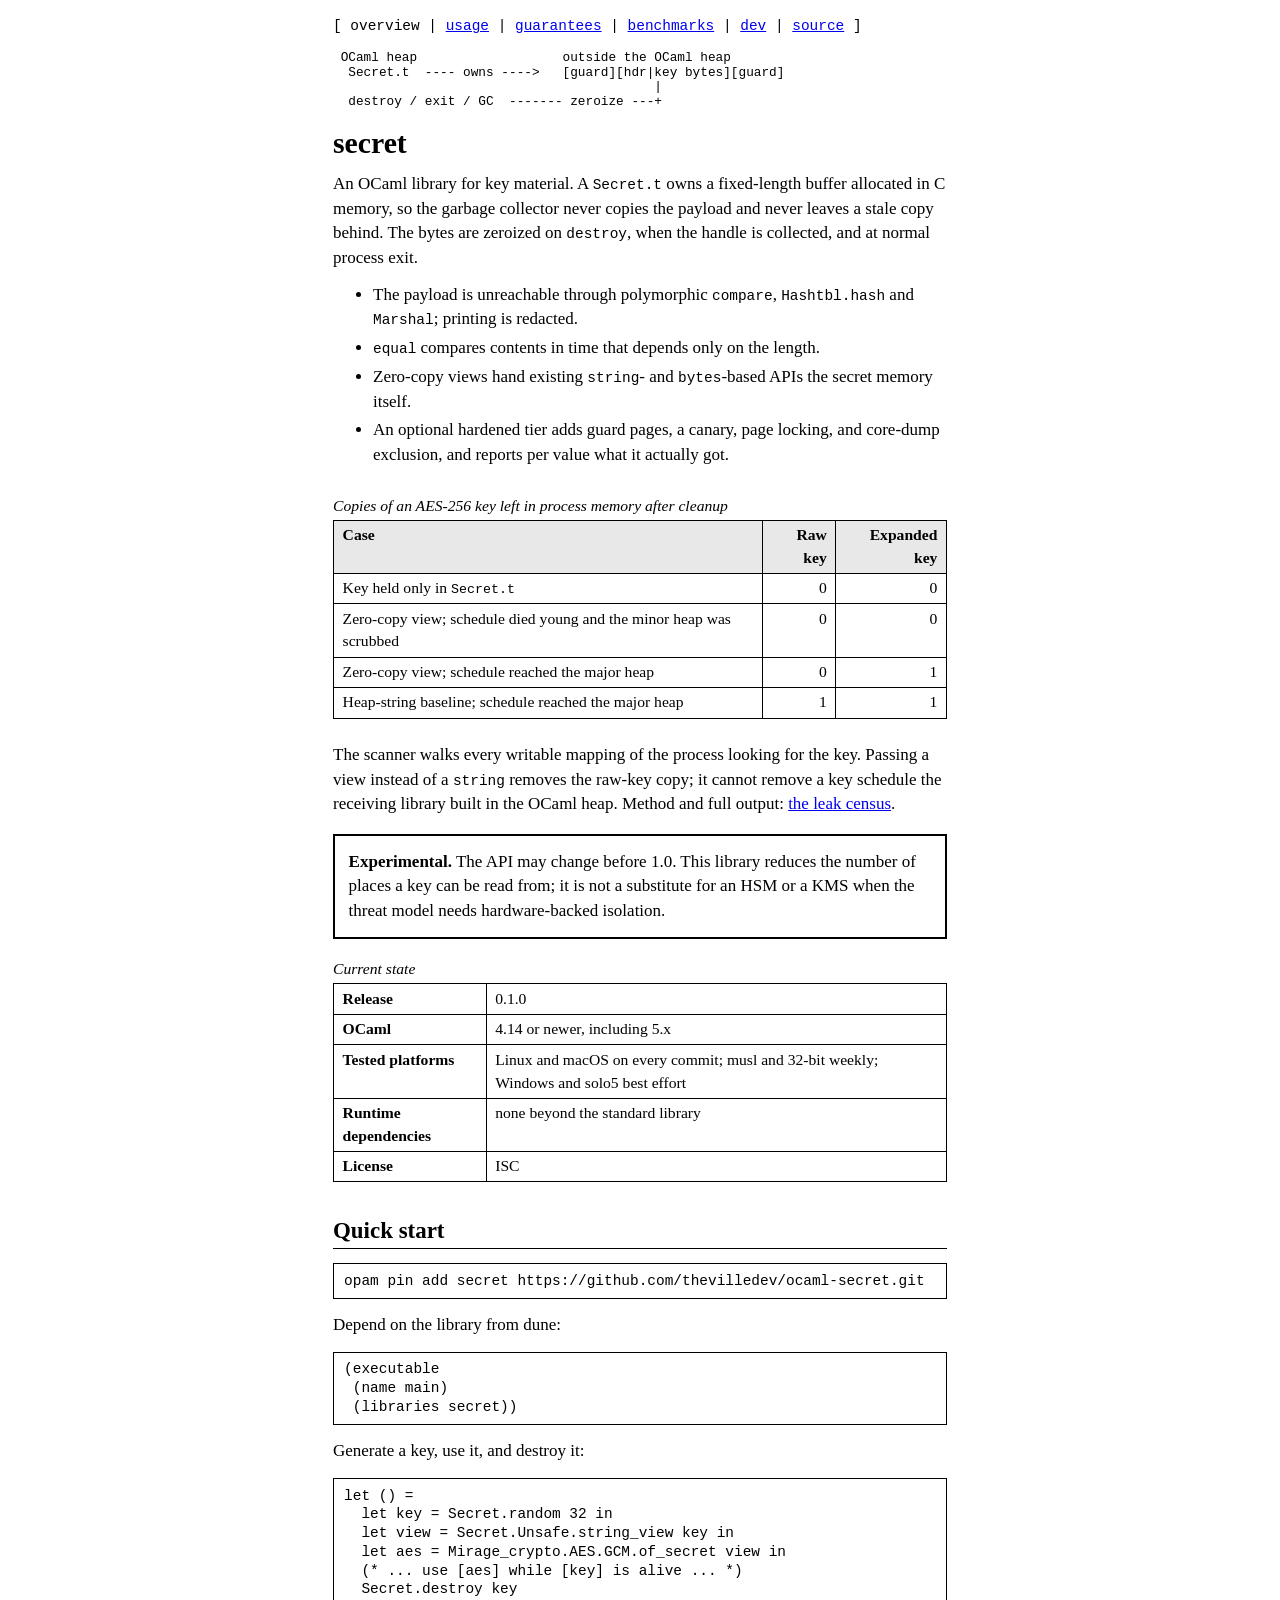
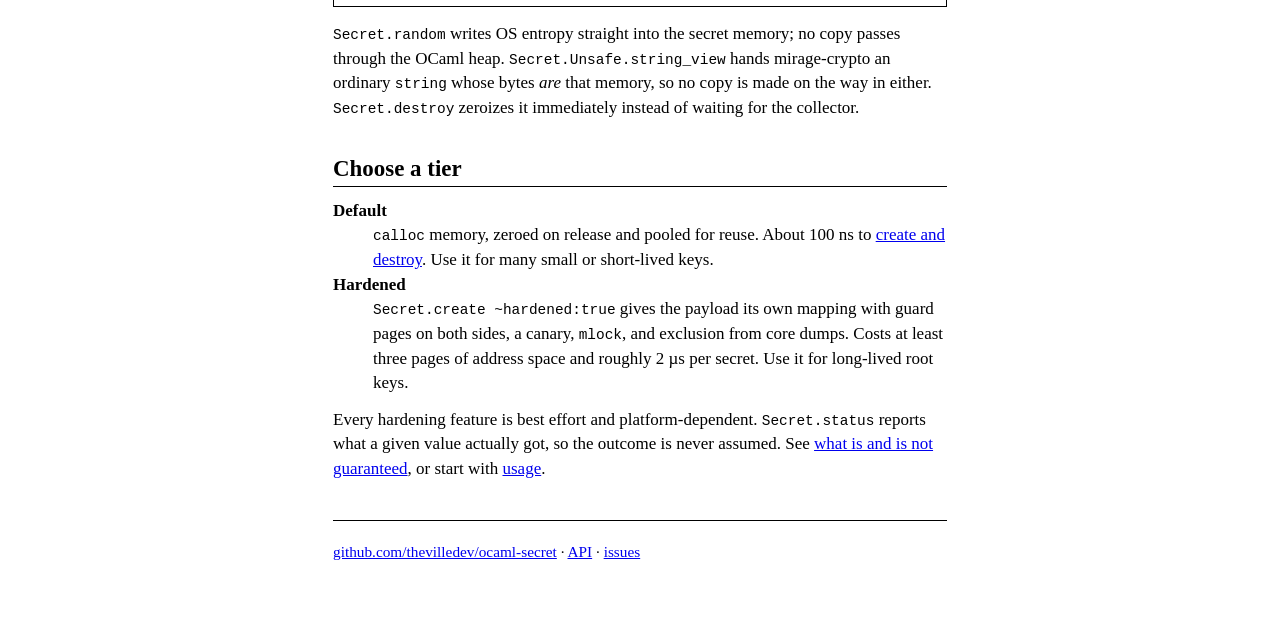
==== website/index.html @ d508fde1 "docs: add a static documentation website Five pages under website/, deployed to GitHub Pages from a " ====
<!doctype html>
<html lang="en">
  <head>
    <meta charset="utf-8">
    <meta name="viewport" content="width=device-width, initial-scale=1">
    <meta
      name="description"
      content="secret is an OCaml library that keeps key material outside the OCaml heap, with explicit zeroization, constant-time equality, and zero-copy views."
    >
    <meta name="theme-color" content="#ffffff">
    <meta property="og:type" content="website">
    <meta property="og:title" content="secret">
    <meta
      property="og:description"
      content="Key material outside the OCaml heap. Zeroized on destroy, on collection, and at exit."
    >
    <meta property="og:url" content="https://ville.dev/ocaml-secret/">
    <meta property="og:image" content="https://ville.dev/ocaml-secret/og.png">
    <meta property="og:image:width" content="1200">
    <meta property="og:image:height" content="630">
    <meta property="og:image:alt" content="secret — zeroized secret memory outside the OCaml heap">
    <meta name="twitter:card" content="summary_large_image">
    <meta name="twitter:title" content="secret">
    <meta name="twitter:description" content="Key material outside the OCaml heap. Zeroized on destroy, on collection, and at exit.">
    <meta name="twitter:image" content="https://ville.dev/ocaml-secret/og.png">
    <meta name="twitter:image:alt" content="secret — zeroized secret memory outside the OCaml heap">
    <link rel="canonical" href="https://ville.dev/ocaml-secret/">
    <link rel="stylesheet" href="styles.css">
    <title>secret: zeroized secret memory outside the OCaml heap</title>
  </head>
  <body>
    <a class="skip-link" href="#content">Skip to content</a>
    <nav class="top" aria-label="Primary navigation">
      [ overview |
      <a href="usage.html">usage</a> |
      <a href="guarantees.html">guarantees</a> |
      <a href="benchmarks.html">benchmarks</a> |
      <a href="development.html">dev</a> |
      <a href="https://github.com/thevilledev/ocaml-secret">source</a> ]
    </nav>

    <main id="content">
      <pre class="plain banner" aria-hidden="true">
 OCaml heap                   outside the OCaml heap
  Secret.t  ---- owns ----&gt;   [guard][hdr|key bytes][guard]
                                          |
  destroy / exit / GC  ------- zeroize ---+</pre>
      <h1>secret</h1>

      <p>
        An OCaml library for key material. A <code>Secret.t</code> owns a
        fixed-length buffer allocated in C memory, so the garbage collector
        never copies the payload and never leaves a stale copy behind. The
        bytes are zeroized on <code>destroy</code>, when the handle is
        collected, and at normal process exit.
      </p>

      <ul>
        <li>The payload is unreachable through polymorphic <code>compare</code>, <code>Hashtbl.hash</code> and <code>Marshal</code>; printing is redacted.</li>
        <li><code>equal</code> compares contents in time that depends only on the length.</li>
        <li>Zero-copy views hand existing <code>string</code>- and <code>bytes</code>-based APIs the secret memory itself.</li>
        <li>An optional hardened tier adds guard pages, a canary, page locking, and core-dump exclusion, and reports per value what it actually got.</li>
      </ul>

      <div class="table-scroll">
        <table>
          <caption>Copies of an AES-256 key left in process memory after cleanup</caption>
          <thead>
            <tr>
              <th scope="col">Case</th>
              <th scope="col" class="n">Raw key</th>
              <th scope="col" class="n">Expanded key</th>
            </tr>
          </thead>
          <tbody>
            <tr><td>Key held only in <code>Secret.t</code></td><td class="n">0</td><td class="n">0</td></tr>
            <tr><td>Zero-copy view; schedule died young and the minor heap was scrubbed</td><td class="n">0</td><td class="n">0</td></tr>
            <tr><td>Zero-copy view; schedule reached the major heap</td><td class="n">0</td><td class="n">1</td></tr>
            <tr><td>Heap-string baseline; schedule reached the major heap</td><td class="n">1</td><td class="n">1</td></tr>
          </tbody>
        </table>
      </div>

      <p>
        The scanner walks every writable mapping of the process looking for the
        key. Passing a view instead of a <code>string</code> removes the raw-key
        copy; it cannot remove a key schedule the receiving library built in the
        OCaml heap. Method and full output:
        <a href="benchmarks.html#census">the leak census</a>.
      </p>

      <div class="notice">
        <p>
          <strong>Experimental.</strong> The API may change before 1.0.
          This library reduces the number of places a key can be read from; it
          is not a substitute for an HSM or a KMS when the threat model needs
          hardware-backed isolation.
        </p>
      </div>

      <table>
        <caption>Current state</caption>
        <tbody>
          <tr><th scope="row">Release</th><td>0.1.0</td></tr>
          <tr><th scope="row">OCaml</th><td>4.14 or newer, including 5.x</td></tr>
          <tr><th scope="row">Tested platforms</th><td>Linux and macOS on every commit; musl and 32-bit weekly; Windows and solo5 best effort</td></tr>
          <tr><th scope="row">Runtime dependencies</th><td>none beyond the standard library</td></tr>
          <tr><th scope="row">License</th><td>ISC</td></tr>
        </tbody>
      </table>

      <h2 id="quick-start">Quick start</h2>

      <pre><code>opam pin add secret https://github.com/thevilledev/ocaml-secret.git</code></pre>

      <p>Depend on the library from dune:</p>

      <pre><code>(executable
 (name main)
 (libraries secret))</code></pre>

      <p>Generate a key, use it, and destroy it:</p>

      <pre><code>let () =
  let key = Secret.random 32 in
  let view = Secret.Unsafe.string_view key in
  let aes = Mirage_crypto.AES.GCM.of_secret view in
  (* ... use [aes] while [key] is alive ... *)
  Secret.destroy key</code></pre>

      <p>
        <code>Secret.random</code> writes OS entropy straight into the secret
        memory; no copy passes through the OCaml heap.
        <code>Secret.Unsafe.string_view</code> hands mirage-crypto an ordinary
        <code>string</code> whose bytes <em>are</em> that memory, so no copy is
        made on the way in either. <code>Secret.destroy</code> zeroizes it
        immediately instead of waiting for the collector.
      </p>

      <h2 id="tiers">Choose a tier</h2>

      <dl>
        <dt><strong>Default</strong></dt>
        <dd>
          <code>calloc</code> memory, zeroed on release and pooled for reuse.
          About 100&nbsp;ns to
          <a href="benchmarks.html#allocation">create and destroy</a>. Use it for
          many small or short-lived keys.
        </dd>
        <dt><strong>Hardened</strong></dt>
        <dd>
          <code>Secret.create ~hardened:true</code> gives the payload its own
          mapping with guard pages on both sides, a canary, <code>mlock</code>,
          and exclusion from core dumps. Costs at least three pages of address
          space and roughly 2&nbsp;&micro;s per secret. Use it for long-lived
          root keys.
        </dd>
      </dl>

      <p>
        Every hardening feature is best effort and platform-dependent.
        <code>Secret.status</code> reports what a given value actually got, so
        the outcome is never assumed. See
        <a href="guarantees.html">what is and is not guaranteed</a>, or start
        with <a href="usage.html">usage</a>.
      </p>
    </main>

    <footer>
      <p>
        <a href="https://github.com/thevilledev/ocaml-secret">github.com/thevilledev/ocaml-secret</a>
        &middot; <a href="https://github.com/thevilledev/ocaml-secret/blob/main/src/secret.mli">API</a>
        &middot; <a href="https://github.com/thevilledev/ocaml-secret/issues">issues</a>
      </p>
    </footer>
  </body>
</html>
---- website/styles.css ----
/* secret — plain black-on-white documentation. */

* {
  box-sizing: border-box;
}

html {
  background: #fff;
  color: #000;
}

body {
  margin: 0 auto;
  padding: 0.75rem 1rem 3rem;
  max-width: 76ch;
  font-family: "Times New Roman", Times, serif;
  font-size: 1.0625rem;
  line-height: 1.45;
}

h1,
h2,
h3 {
  line-height: 1.2;
  margin: 1.5em 0 0.4em;
}

h1 {
  margin-top: 0.5em;
  font-size: 1.75em;
}

h2 {
  font-size: 1.35em;
  border-bottom: 1px solid #000;
  padding-bottom: 0.15em;
}

h3 {
  font-size: 1.1em;
}

p,
ul,
ol,
dl {
  margin: 0.7em 0;
}

li {
  margin: 0.25em 0;
}

a {
  color: #00e;
}

a:visited {
  color: #551a8b;
}

hr {
  border: 0;
  border-top: 1px solid #000;
  margin: 1.6em 0;
}

code,
pre,
samp,
kbd {
  font-family: ui-monospace, "SF Mono", Menlo, Consolas, "Liberation Mono", monospace;
  font-size: 0.85em;
}

pre {
  padding: 0.5em 0.7em;
  border: 1px solid #000;
  overflow-x: auto;
  line-height: 1.3;
}

pre code {
  font-size: 1em;
}

pre.plain {
  border: 0;
  padding: 0;
}

.banner {
  font-size: 0.75em;
  line-height: 1.15;
  margin: 0.6em 0 0;
}

@media (max-width: 480px) {
  .banner {
    font-size: 0.56em;
  }
}

nav.top {
  font-family: ui-monospace, "SF Mono", Menlo, Consolas, "Liberation Mono", monospace;
  font-size: 0.85em;
  margin: 0.25em 0 1em;
  overflow-x: auto;
  white-space: nowrap;
}

table {
  border-collapse: collapse;
  margin: 0.8em 0;
  font-size: 0.92em;
}

caption {
  caption-side: top;
  text-align: left;
  font-style: italic;
  padding: 0.15em 0;
}

th,
td {
  border: 1px solid #000;
  padding: 0.22em 0.55em;
  text-align: left;
  vertical-align: top;
}

thead th {
  background: #e8e8e8;
}

td.n,
th.n {
  text-align: right;
  font-variant-numeric: tabular-nums;
}

.table-scroll {
  overflow-x: auto;
}

.notice {
  border: 2px solid #000;
  padding: 0.5em 0.8em;
  margin: 1em 0;
}

.notice p {
  margin: 0.3em 0;
}

.fine {
  font-size: 0.85em;
}

footer {
  margin-top: 2.5em;
  border-top: 1px solid #000;
  padding-top: 0.6em;
  font-size: 0.9em;
}

.skip-link {
  position: absolute;
  left: -999px;
}

.skip-link:focus {
  position: static;
}
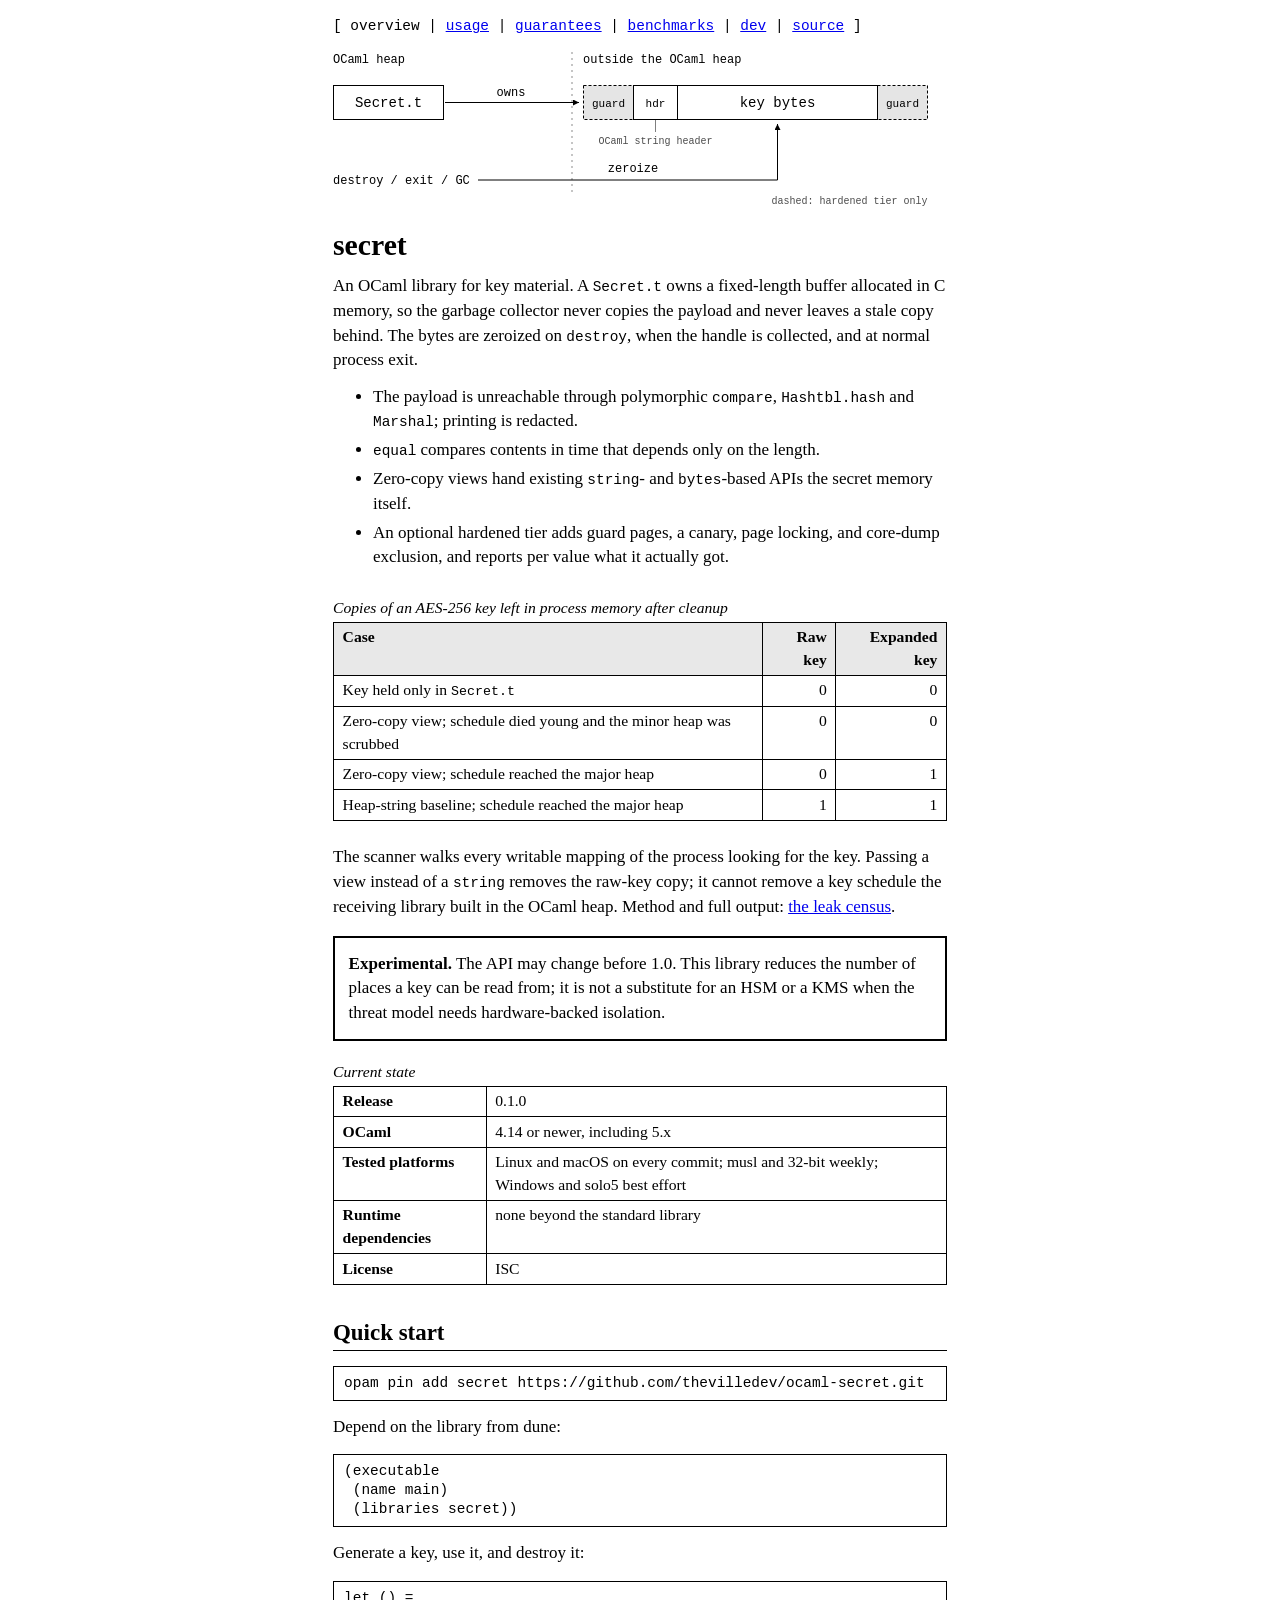
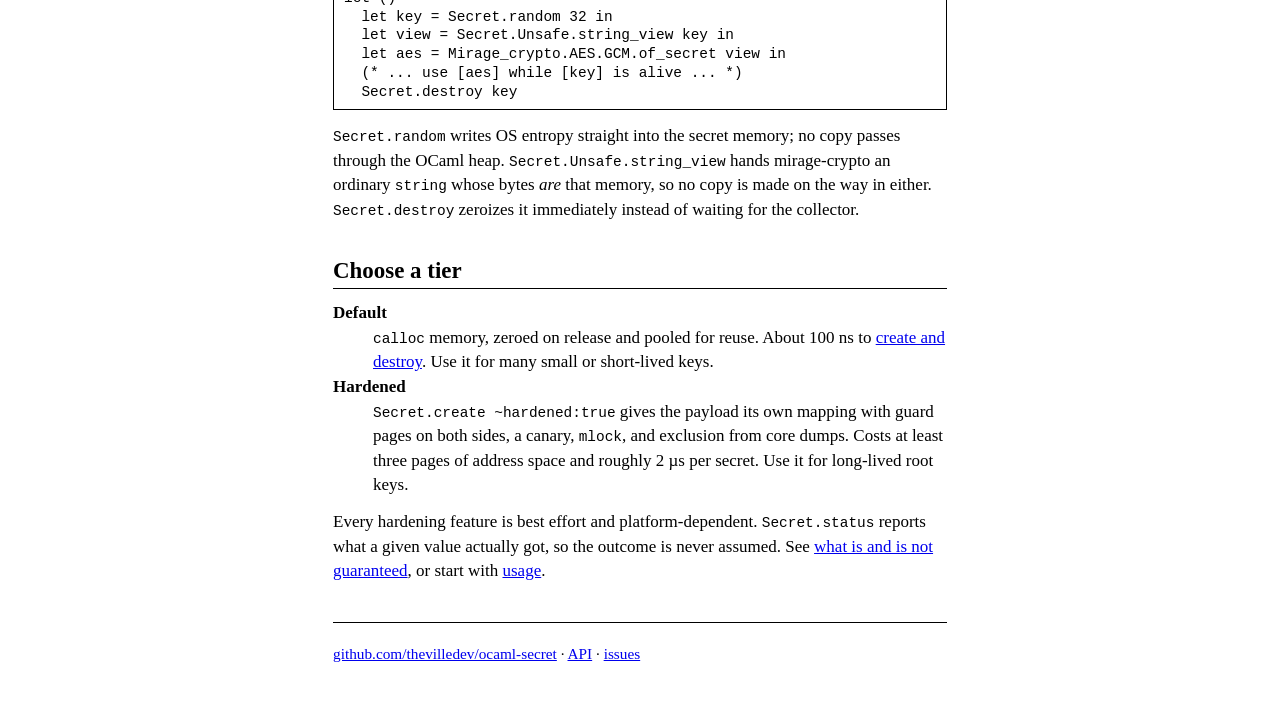
==== commit 14431255: "fix: website header Signed-off-by: Ville Vesilehto <ville@vesilehto.fi>" ====
--- a/website/index.html
+++ b/website/index.html
@@ -40,11 +40,44 @@
     </nav>
 
     <main id="content">
-      <pre class="plain banner" aria-hidden="true">
- OCaml heap                   outside the OCaml heap
-  Secret.t  ---- owns ----&gt;   [guard][hdr|key bytes][guard]
-                                          |
-  destroy / exit / GC  ------- zeroize ---+</pre>
+      <svg class="banner" role="img" viewBox="0 0 610 160" xmlns="http://www.w3.org/2000/svg">
+        <title>A Secret.t handle inside the OCaml heap owns a payload outside it: guard pages around an OCaml string header and the key bytes. Destroy, exit and collection all zeroize the key bytes.</title>
+        <defs>
+          <marker id="secret-arrow" viewBox="0 0 10 10" refX="10" refY="5" markerWidth="6" markerHeight="6" orient="auto">
+            <path d="M 0 0 L 10 5 L 0 10 z" fill="currentColor"/>
+          </marker>
+        </defs>
+        <g font-family="ui-monospace, 'SF Mono', Menlo, Consolas, 'Liberation Mono', monospace" fill="currentColor">
+          <text x="0" y="11" font-size="12">OCaml heap</text>
+          <text x="250" y="11" font-size="12">outside the OCaml heap</text>
+          <line x1="239" y1="0" x2="239" y2="140" stroke="currentColor" stroke-dasharray="2 4" opacity="0.45"/>
+
+          <rect x="0.5" y="33.5" width="110" height="34" fill="none" stroke="currentColor"/>
+          <text x="55.5" y="55" font-size="14" text-anchor="middle">Secret.t</text>
+
+          <text x="178" y="44" font-size="12" text-anchor="middle">owns</text>
+          <line x1="112" y1="50.5" x2="246" y2="50.5" stroke="currentColor" marker-end="url(#secret-arrow)"/>
+
+          <rect x="250.5" y="33.5" width="50" height="34" fill="currentColor" fill-opacity="0.1" stroke="currentColor" stroke-dasharray="3 2"/>
+          <rect x="300.5" y="33.5" width="44" height="34" fill="none" stroke="currentColor"/>
+          <rect x="344.5" y="33.5" width="200" height="34" fill="none" stroke="currentColor"/>
+          <rect x="544.5" y="33.5" width="50" height="34" fill="currentColor" fill-opacity="0.1" stroke="currentColor" stroke-dasharray="3 2"/>
+
+          <text x="275.5" y="55" font-size="11" text-anchor="middle">guard</text>
+          <text x="322.5" y="55" font-size="11" text-anchor="middle">hdr</text>
+          <text x="444.5" y="55" font-size="14" text-anchor="middle">key bytes</text>
+          <text x="569.5" y="55" font-size="11" text-anchor="middle">guard</text>
+
+          <path d="M 322.5 68 L 322.5 80" fill="none" stroke="currentColor" opacity="0.5"/>
+          <text x="322.5" y="92" font-size="10" text-anchor="middle" opacity="0.7">OCaml string header</text>
+
+          <text x="0" y="132" font-size="12">destroy / exit / GC</text>
+          <text x="300" y="120" font-size="12" text-anchor="middle">zeroize</text>
+          <path d="M 145 128 L 444.5 128 L 444.5 72" fill="none" stroke="currentColor" marker-end="url(#secret-arrow)"/>
+
+          <text x="594.5" y="152" font-size="10" text-anchor="end" opacity="0.7">dashed: hardened tier only</text>
+        </g>
+      </svg>
       <h1>secret</h1>
 
       <p>
--- a/website/styles.css
+++ b/website/styles.css
@@ -84,21 +84,13 @@
   font-size: 1em;
 }
 
-pre.plain {
-  border: 0;
-  padding: 0;
-}
-
 .banner {
-  font-size: 0.75em;
-  line-height: 1.15;
-  margin: 0.6em 0 0;
-}
-
-@media (max-width: 480px) {
-  .banner {
-    font-size: 0.56em;
-  }
+  display: block;
+  width: 100%;
+  max-width: 610px;
+  height: auto;
+  margin: 0.9em 0 0.2em;
+  color: #000;
 }
 
 nav.top {
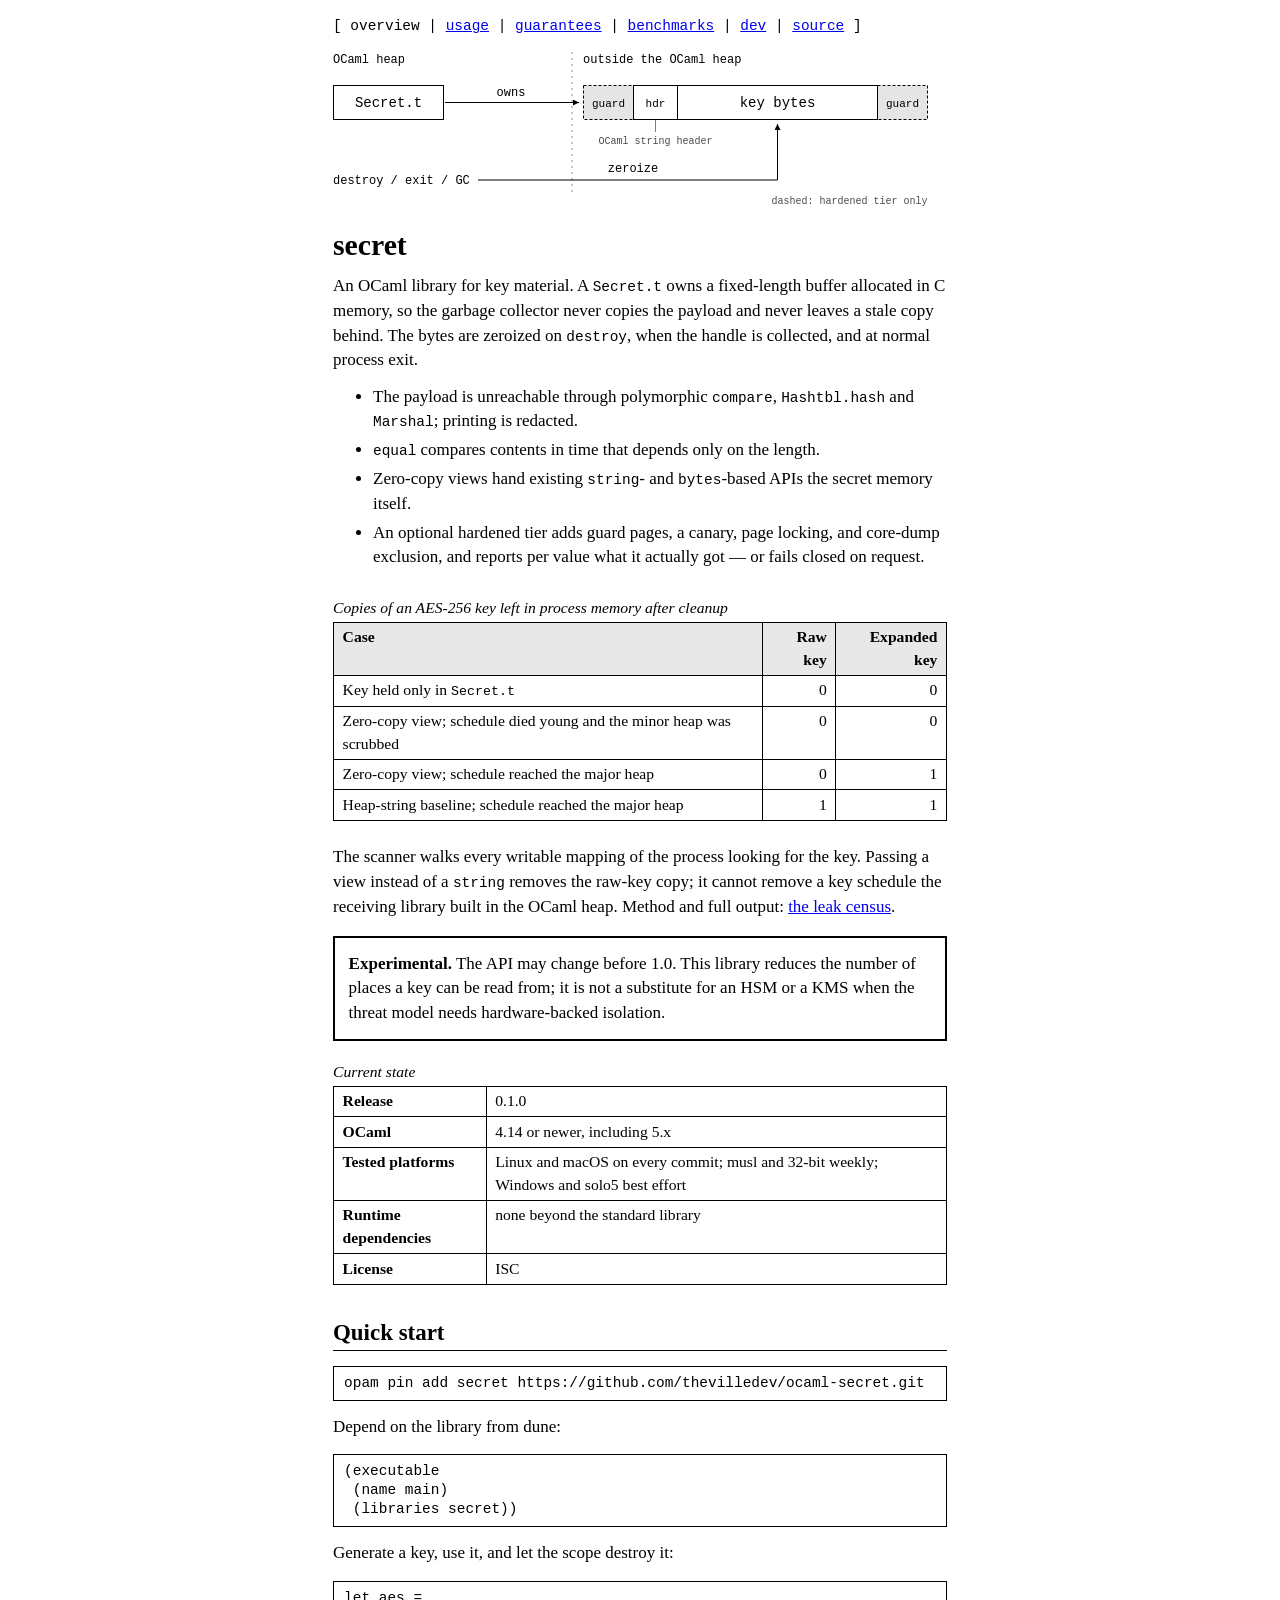
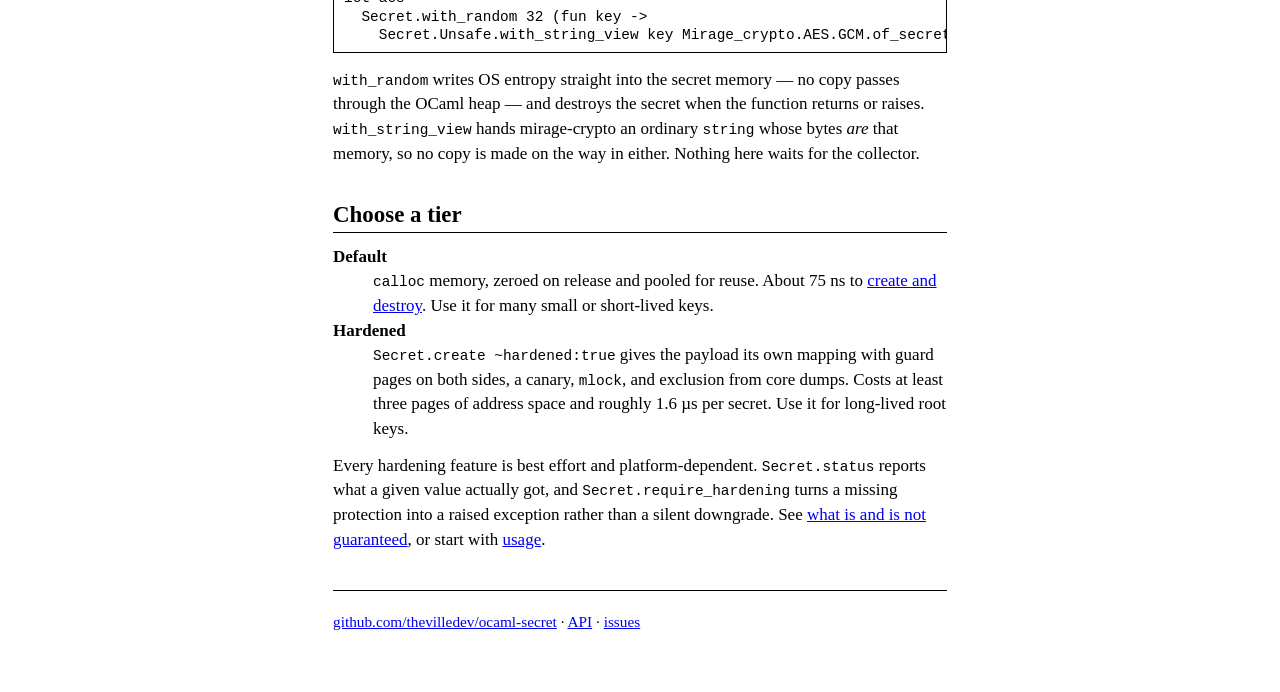
==== commit 1c7168ae: "docs: bring the website up to date with the current API The site was written against the API as it s" ====
--- a/website/index.html
+++ b/website/index.html
@@ -92,7 +92,7 @@
         <li>The payload is unreachable through polymorphic <code>compare</code>, <code>Hashtbl.hash</code> and <code>Marshal</code>; printing is redacted.</li>
         <li><code>equal</code> compares contents in time that depends only on the length.</li>
         <li>Zero-copy views hand existing <code>string</code>- and <code>bytes</code>-based APIs the secret memory itself.</li>
-        <li>An optional hardened tier adds guard pages, a canary, page locking, and core-dump exclusion, and reports per value what it actually got.</li>
+        <li>An optional hardened tier adds guard pages, a canary, page locking, and core-dump exclusion, and reports per value what it actually got &mdash; or fails closed on request.</li>
       </ul>
 
       <div class="table-scroll">
@@ -152,22 +152,19 @@
  (name main)
  (libraries secret))</code></pre>
 
-      <p>Generate a key, use it, and destroy it:</p>
-
-      <pre><code>let () =
-  let key = Secret.random 32 in
-  let view = Secret.Unsafe.string_view key in
-  let aes = Mirage_crypto.AES.GCM.of_secret view in
-  (* ... use [aes] while [key] is alive ... *)
-  Secret.destroy key</code></pre>
-
-      <p>
-        <code>Secret.random</code> writes OS entropy straight into the secret
-        memory; no copy passes through the OCaml heap.
-        <code>Secret.Unsafe.string_view</code> hands mirage-crypto an ordinary
+      <p>Generate a key, use it, and let the scope destroy it:</p>
+
+      <pre><code>let aes =
+  Secret.with_random 32 (fun key -&gt;
+    Secret.Unsafe.with_string_view key Mirage_crypto.AES.GCM.of_secret)</code></pre>
+
+      <p>
+        <code>with_random</code> writes OS entropy straight into the secret
+        memory &mdash; no copy passes through the OCaml heap &mdash; and
+        destroys the secret when the function returns or raises.
+        <code>with_string_view</code> hands mirage-crypto an ordinary
         <code>string</code> whose bytes <em>are</em> that memory, so no copy is
-        made on the way in either. <code>Secret.destroy</code> zeroizes it
-        immediately instead of waiting for the collector.
+        made on the way in either. Nothing here waits for the collector.
       </p>
 
       <h2 id="tiers">Choose a tier</h2>
@@ -176,7 +173,7 @@
         <dt><strong>Default</strong></dt>
         <dd>
           <code>calloc</code> memory, zeroed on release and pooled for reuse.
-          About 100&nbsp;ns to
+          About 75&nbsp;ns to
           <a href="benchmarks.html#allocation">create and destroy</a>. Use it for
           many small or short-lived keys.
         </dd>
@@ -185,15 +182,16 @@
           <code>Secret.create ~hardened:true</code> gives the payload its own
           mapping with guard pages on both sides, a canary, <code>mlock</code>,
           and exclusion from core dumps. Costs at least three pages of address
-          space and roughly 2&nbsp;&micro;s per secret. Use it for long-lived
-          root keys.
+          space and roughly 1.6&nbsp;&micro;s per secret. Use it for
+          long-lived root keys.
         </dd>
       </dl>
 
       <p>
         Every hardening feature is best effort and platform-dependent.
-        <code>Secret.status</code> reports what a given value actually got, so
-        the outcome is never assumed. See
+        <code>Secret.status</code> reports what a given value actually got, and
+        <code>Secret.require_hardening</code> turns a missing protection into a
+        raised exception rather than a silent downgrade. See
         <a href="guarantees.html">what is and is not guaranteed</a>, or start
         with <a href="usage.html">usage</a>.
       </p>
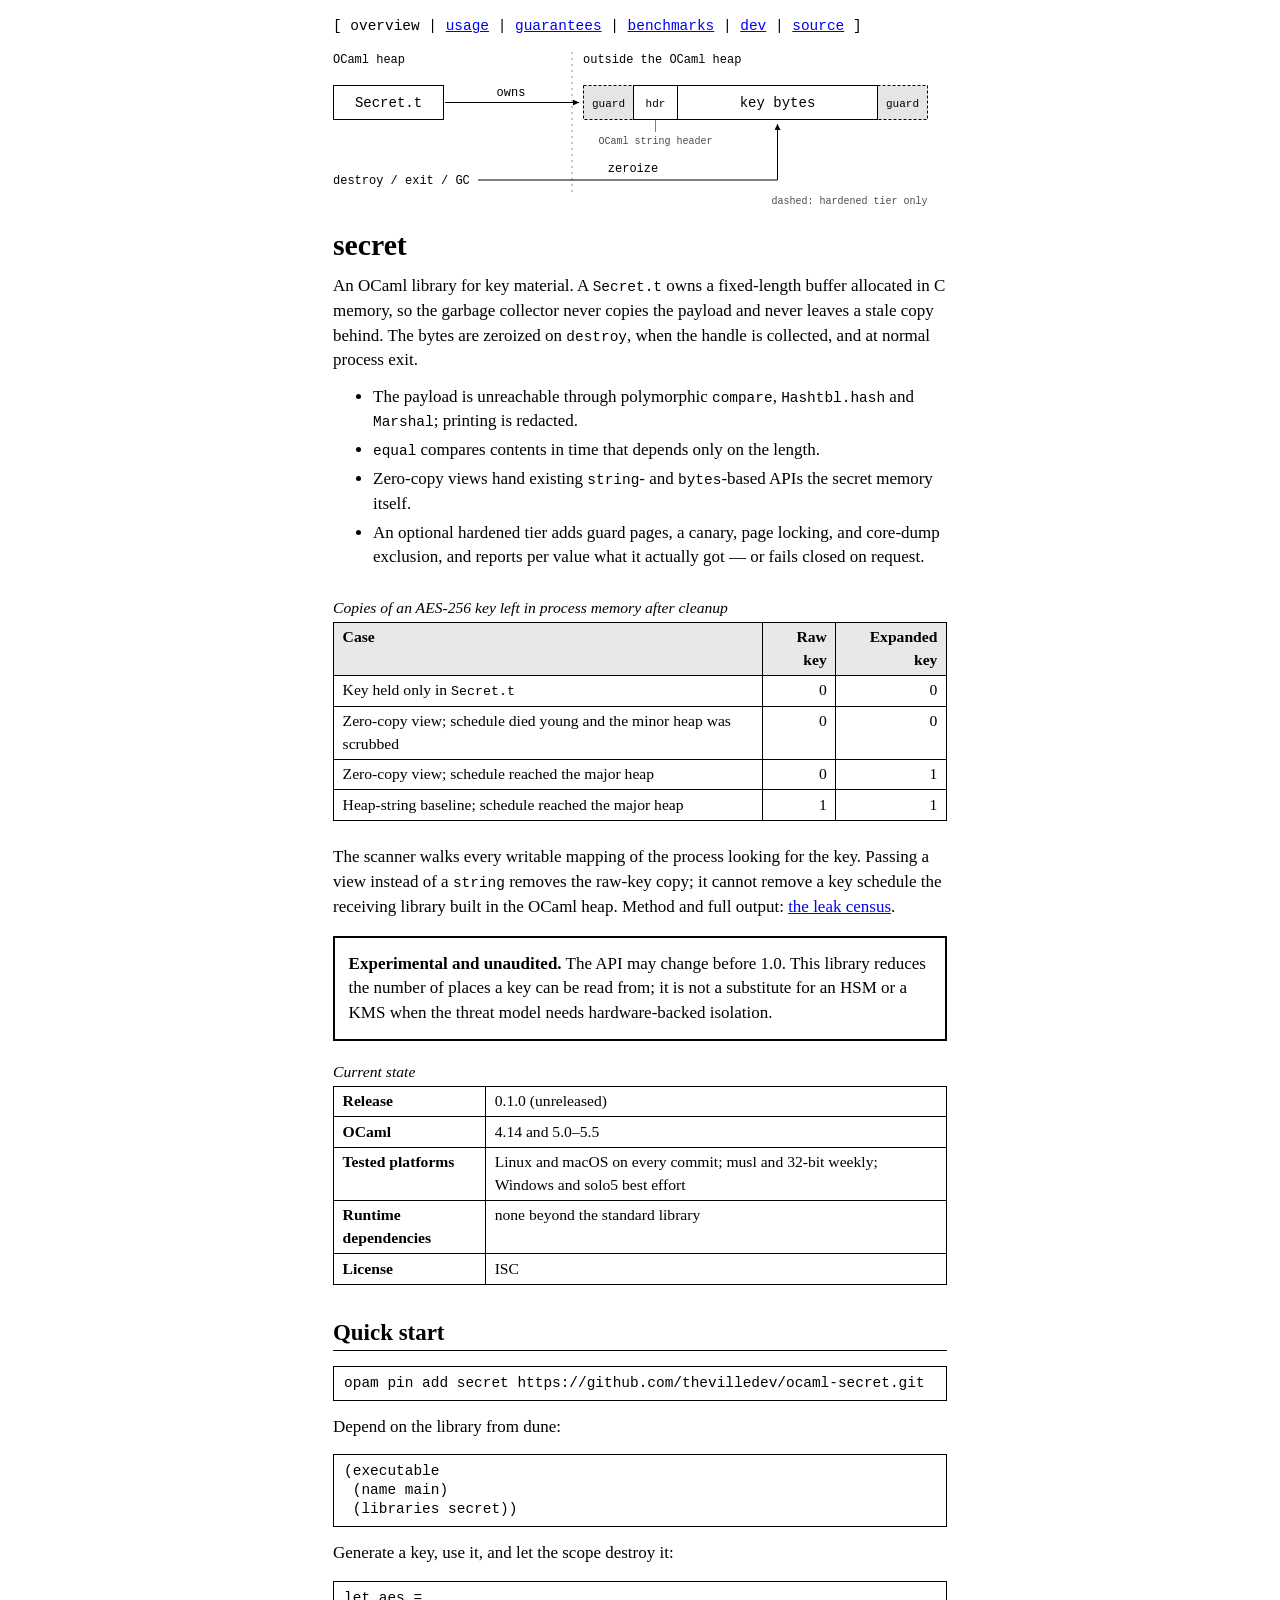
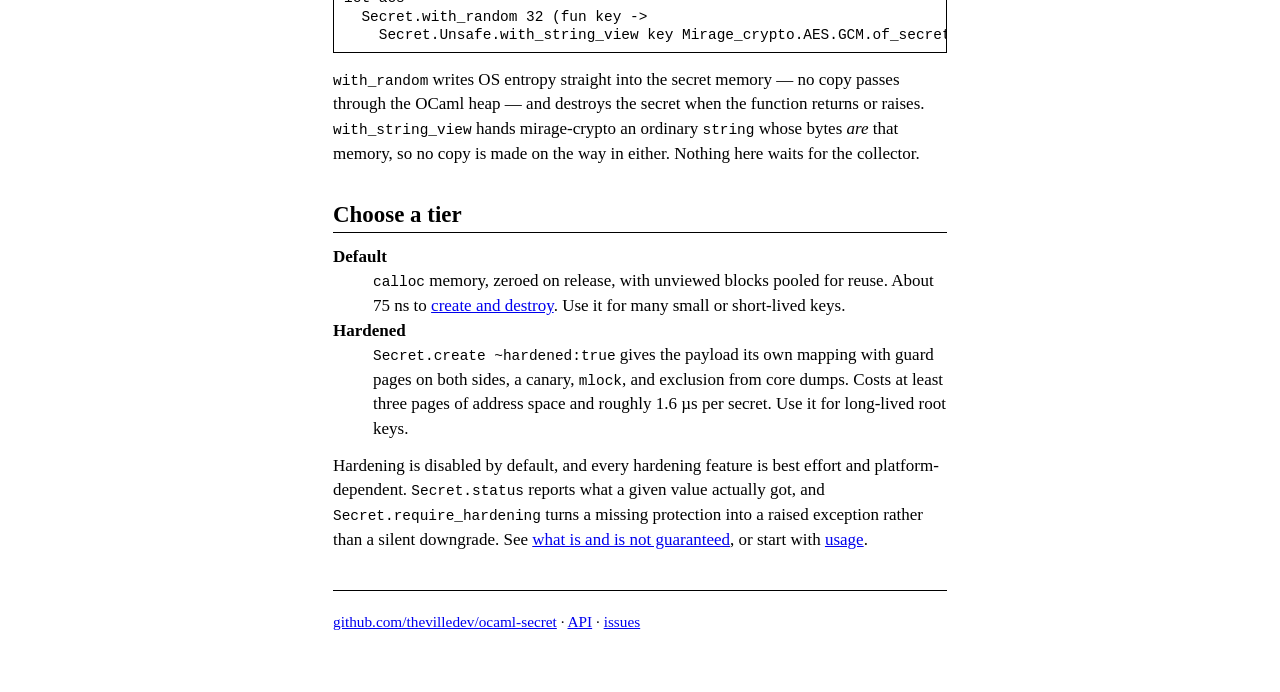
==== commit 30613a90: "chore: prepare 0.1.0 for OPAM Complete the generated package metadata and keep the release explicitl" ====
--- a/website/index.html
+++ b/website/index.html
@@ -124,7 +124,7 @@
 
       <div class="notice">
         <p>
-          <strong>Experimental.</strong> The API may change before 1.0.
+          <strong>Experimental and unaudited.</strong> The API may change before 1.0.
           This library reduces the number of places a key can be read from; it
           is not a substitute for an HSM or a KMS when the threat model needs
           hardware-backed isolation.
@@ -134,8 +134,8 @@
       <table>
         <caption>Current state</caption>
         <tbody>
-          <tr><th scope="row">Release</th><td>0.1.0</td></tr>
-          <tr><th scope="row">OCaml</th><td>4.14 or newer, including 5.x</td></tr>
+          <tr><th scope="row">Release</th><td>0.1.0 (unreleased)</td></tr>
+          <tr><th scope="row">OCaml</th><td>4.14 and 5.0&ndash;5.5</td></tr>
           <tr><th scope="row">Tested platforms</th><td>Linux and macOS on every commit; musl and 32-bit weekly; Windows and solo5 best effort</td></tr>
           <tr><th scope="row">Runtime dependencies</th><td>none beyond the standard library</td></tr>
           <tr><th scope="row">License</th><td>ISC</td></tr>
@@ -172,7 +172,8 @@
       <dl>
         <dt><strong>Default</strong></dt>
         <dd>
-          <code>calloc</code> memory, zeroed on release and pooled for reuse.
+          <code>calloc</code> memory, zeroed on release, with unviewed blocks
+          pooled for reuse.
           About 75&nbsp;ns to
           <a href="benchmarks.html#allocation">create and destroy</a>. Use it for
           many small or short-lived keys.
@@ -188,7 +189,8 @@
       </dl>
 
       <p>
-        Every hardening feature is best effort and platform-dependent.
+        Hardening is disabled by default, and every hardening feature is best
+        effort and platform-dependent.
         <code>Secret.status</code> reports what a given value actually got, and
         <code>Secret.require_hardening</code> turns a missing protection into a
         raised exception rather than a silent downgrade. See
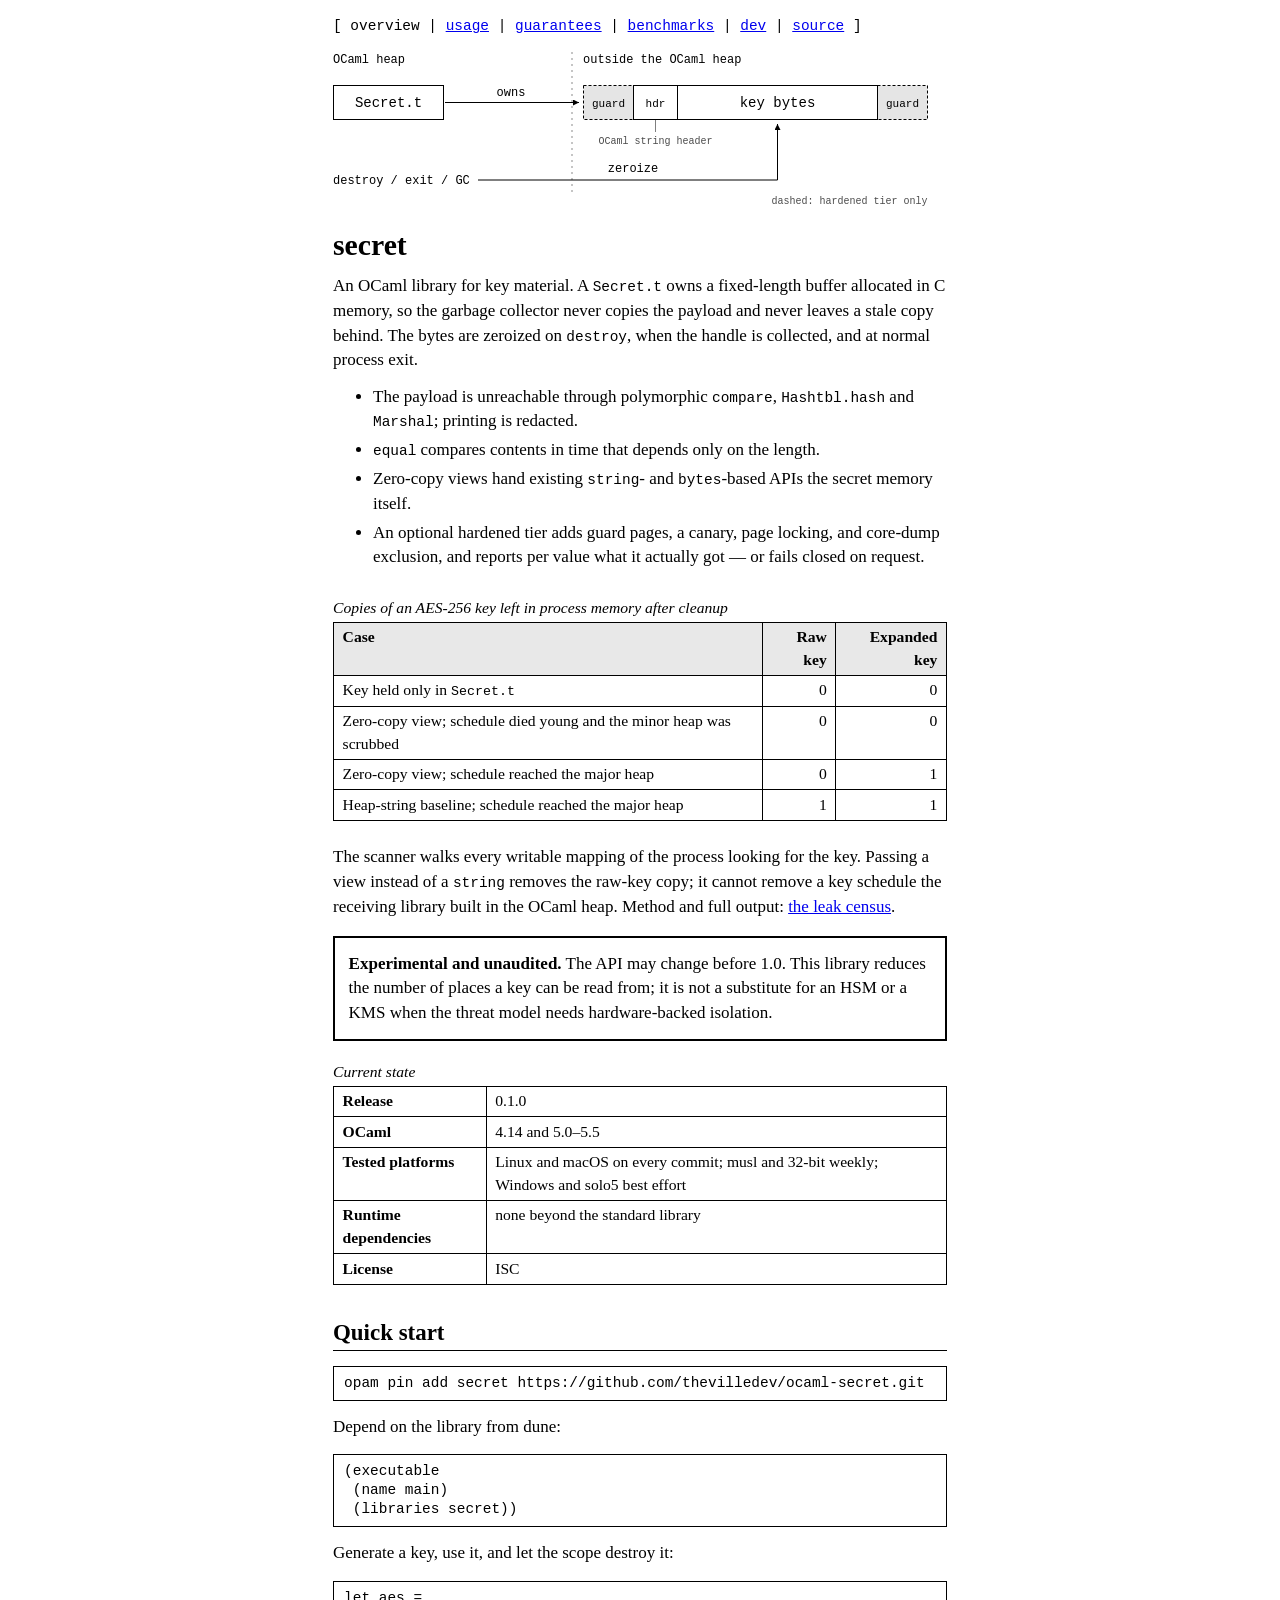
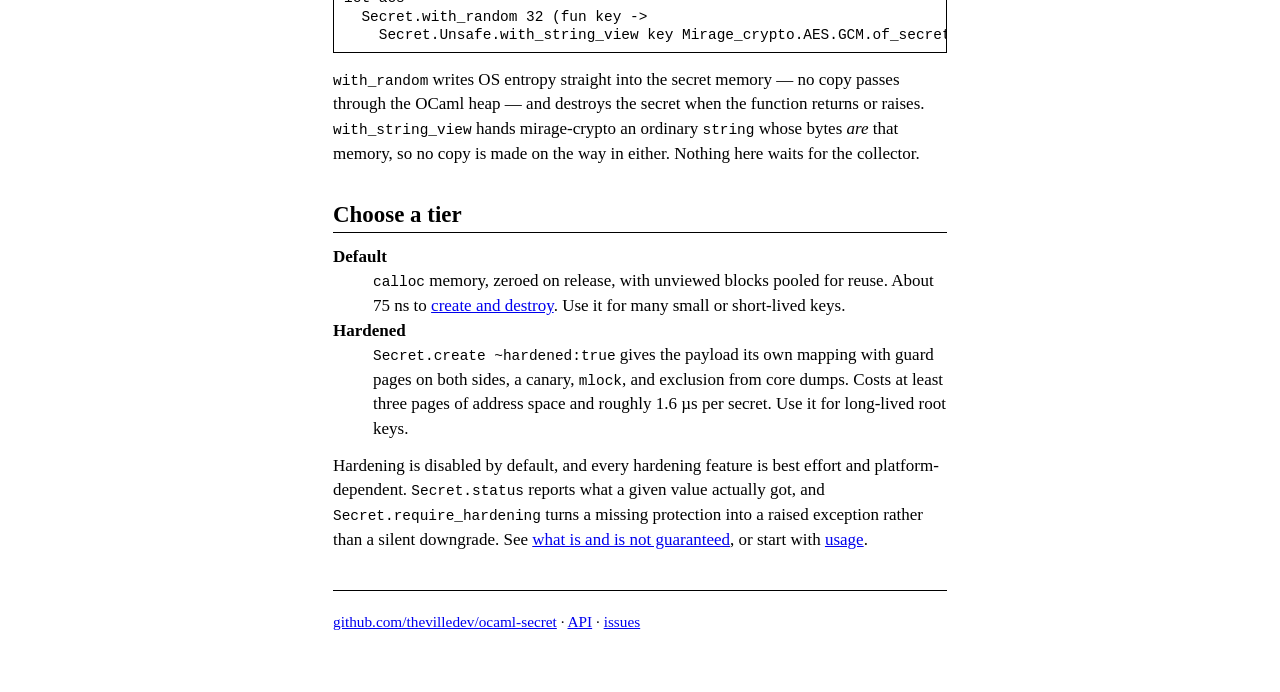
==== commit 92d4d9cc: "chore: release version 0.1.0 Mark the first public release with its publication date and remove the " ====
--- a/website/index.html
+++ b/website/index.html
@@ -134,7 +134,7 @@
       <table>
         <caption>Current state</caption>
         <tbody>
-          <tr><th scope="row">Release</th><td>0.1.0 (unreleased)</td></tr>
+          <tr><th scope="row">Release</th><td>0.1.0</td></tr>
           <tr><th scope="row">OCaml</th><td>4.14 and 5.0&ndash;5.5</td></tr>
           <tr><th scope="row">Tested platforms</th><td>Linux and macOS on every commit; musl and 32-bit weekly; Windows and solo5 best effort</td></tr>
           <tr><th scope="row">Runtime dependencies</th><td>none beyond the standard library</td></tr>
